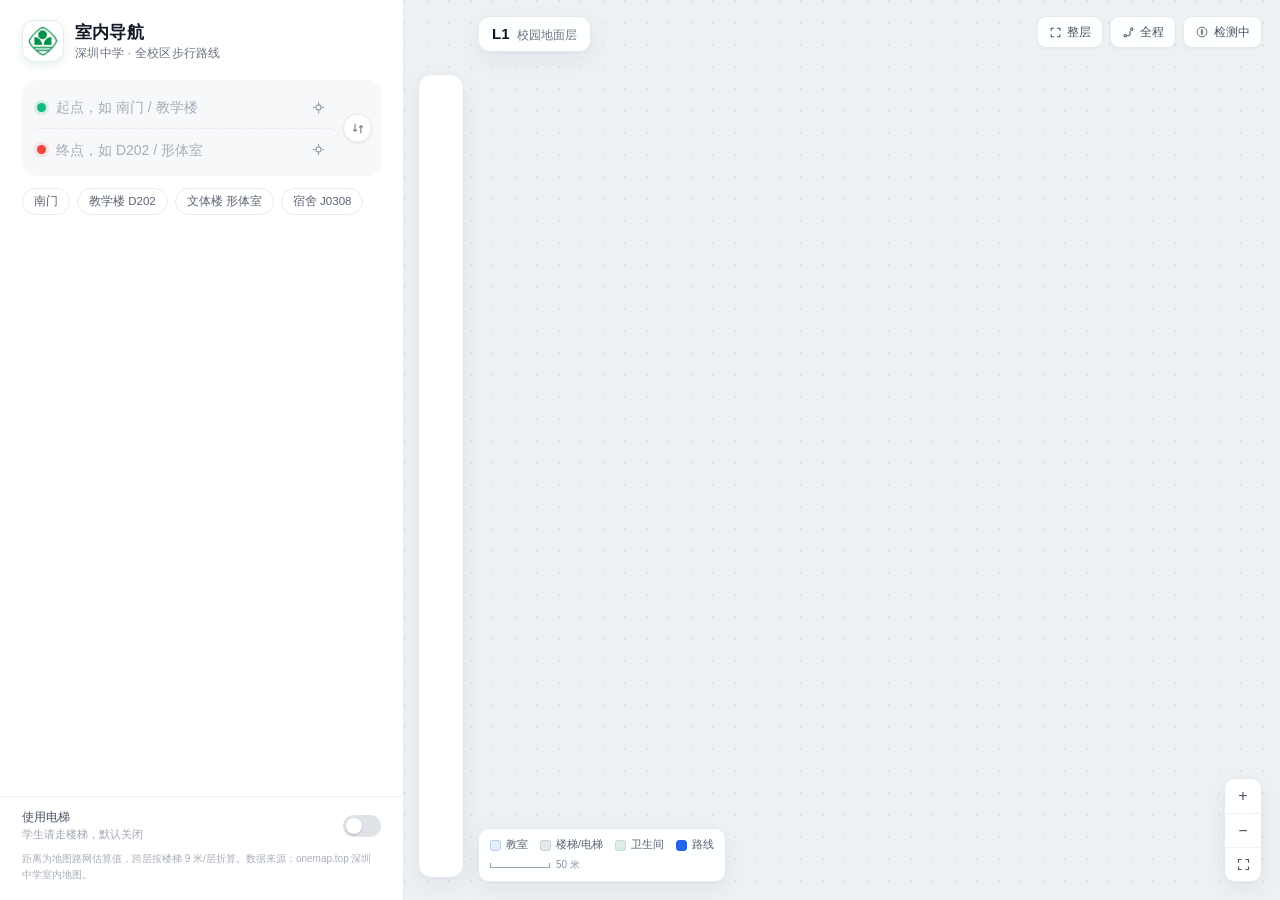
==== src/index.html @ f8b0dd9e "feat: 初始版本 — 深圳中学室内导航单文件应用 (SMS Navigator) - 单文件离线应用 SMS_Navigator.html，内联数据/样式/脚本/校徽 - 多文件源码 (src/)" ====
<!DOCTYPE html>
<html lang="zh-CN">
<head>
<meta charset="utf-8">
<meta name="viewport" content="width=device-width,initial-scale=1,maximum-scale=1,user-scalable=no,viewport-fit=cover">
<title>深圳中学 · 室内导航</title>
<link rel="icon" href="assets/badge.png">
<meta name="color-scheme" content="light">
<link rel="stylesheet" href="styles/base.css">
<link rel="stylesheet" href="styles/panel.css">
<link rel="stylesheet" href="styles/map.css">
<link rel="stylesheet" href="styles/navigation.css">
</head>
<body>
<div class="app">
  <aside class="panel">
    <div class="brand">
      <div class="logo"><img src="assets/badge.png" alt="深圳中学校徽"></div>
      <div>
        <h1>室内导航</h1>
        <p>深圳中学 · 全校区步行路线</p>
      </div>
    </div>

    <div class="planner">
      <div class="fields">
        <div class="field">
          <span class="dot s"></span>
          <input id="startInput" type="text" placeholder="起点，如 南门 / 教学楼" autocomplete="off"
                 role="combobox" aria-expanded="false" aria-controls="suggest">
          <button class="icon-btn" id="pickStart" title="在地图上选择起点" aria-label="在地图上选择起点">
            <svg width="15" height="15" viewBox="0 0 24 24" fill="none" stroke="currentColor" stroke-width="1.7">
              <path d="M12 3v3M12 18v3M3 12h3M18 12h3"/><circle cx="12" cy="12" r="4.2"/>
            </svg>
          </button>
        </div>
        <div class="field">
          <span class="dot e"></span>
          <input id="endInput" type="text" placeholder="终点，如 D202 / 形体室" autocomplete="off"
                 role="combobox" aria-expanded="false">
          <button class="icon-btn" id="pickEnd" title="在地图上选择终点" aria-label="在地图上选择终点">
            <svg width="15" height="15" viewBox="0 0 24 24" fill="none" stroke="currentColor" stroke-width="1.7">
              <path d="M12 3v3M12 18v3M3 12h3M18 12h3"/><circle cx="12" cy="12" r="4.2"/>
            </svg>
          </button>
        </div>
        <button class="swap" id="swapBtn" title="交换起点与终点" aria-label="交换起点与终点">
          <svg width="14" height="14" viewBox="0 0 24 24" fill="none" stroke="currentColor" stroke-width="1.8">
            <path d="M7 4v13M7 17l-3-3M7 17l3-3M17 20V7M17 7l-3 3M17 7l3 3"/>
          </svg>
        </button>
      </div>

      <div class="suggest" id="suggest"></div>
    </div>

    <div class="quick" id="quick">
      <button class="chip" data-q="南门">南门</button>
      <button class="chip" data-q="D202">教学楼 D202</button>
      <button class="chip" data-q="形体室">文体楼 形体室</button>
      <button class="chip" data-q="J0308">宿舍 J0308</button>
    </div>

    <div class="summary" id="summary"></div>
    <div class="steps" id="steps"></div>

    <div class="panel-foot">
      <div class="switch-row">
        <label>使用电梯
          <em>学生请走楼梯，默认关闭</em>
        </label>
        <button class="toggle" id="liftToggle" role="switch" aria-checked="false" aria-label="使用电梯"></button>
      </div>
      <p class="note">距离为地图路网估算值，跨层按楼梯 9 米/层折算。数据来源：onemap.top 深圳中学室内地图。</p>
    </div>
  </aside>

  <main class="map-wrap" id="mapWrap">
    <div class="map-head">
      <div class="floor-title"><b id="floorName">L1</b><span id="floorBuildings">校园地面层</span></div>
      <div class="head-actions">
        <button class="ghost" id="fitFloor" title="查看整层">
          <svg width="13" height="13" viewBox="0 0 24 24" fill="none" stroke="currentColor" stroke-width="1.9">
            <path d="M4 9V4h5M20 9V4h-5M4 15v5h5M20 15v5h-5"/>
          </svg>
          <span class="btn-label">整层</span>
        </button>
        <button class="ghost" id="fitRoute" title="查看整条路线">
          <svg width="13" height="13" viewBox="0 0 24 24" fill="none" stroke="currentColor" stroke-width="1.9">
            <circle cx="6" cy="18" r="2.2"/><circle cx="18" cy="6" r="2.2"/><path d="M8 18h4a3 3 0 0 0 3-3V9"/>
          </svg>
          <span class="btn-label">全程</span>
        </button>
        <button class="ghost compass-btn" id="compassToggle" role="switch" aria-checked="false" aria-disabled="true" title="正在检测指南针…">
          <span class="compass-ico">
            <svg viewBox="0 0 24 24" fill="none" aria-hidden="true">
              <circle cx="12" cy="12" r="8.3" stroke="currentColor" stroke-width="1.4"/>
              <g id="compassNeedle">
                <path d="M12 5.4l2.35 6.6L12 18.6l-2.35-6.6z" fill="currentColor"/>
                <circle cx="12" cy="12" r="1.15" fill="#fff"/>
              </g>
            </svg>
          </span>
          <span class="btn-label" id="compassLabel">检测中</span>
        </button>
      </div>
    </div>

    <div class="rail" id="rail"></div>

    <svg id="map" xmlns="http://www.w3.org/2000/svg">
      <g id="world">
        <g id="floorLayer"></g>
        <g id="routeLayer"></g>
        <g id="markerLayer"></g>
      </g>
    </svg>

    <div class="legend">
      <div class="lg-row">
        <span class="lg"><i class="sw" style="background:#E4EFFC;border-color:#B9CFE9"></i>教室</span>
        <span class="lg"><i class="sw" style="background:#E6E8EB;border-color:#CBD0D7"></i>楼梯/电梯</span>
        <span class="lg"><i class="sw" style="background:#DDEDEA;border-color:#C2DAD5"></i>卫生间</span>
        <span class="lg"><i class="sw" style="background:#2563eb;border-color:#2563eb"></i>路线</span>
      </div>
      <div class="scale"><i id="scaleBar"></i><span id="scaleText">50 米</span></div>
    </div>

    <div class="zoom">
      <button id="zoomIn" title="放大" aria-label="放大">+</button>
      <button id="zoomOut" title="缩小" aria-label="缩小">−</button>
      <button id="zoomFit" title="适应窗口" aria-label="适应窗口">
        <svg width="15" height="15" viewBox="0 0 24 24" fill="none" stroke="currentColor" stroke-width="1.9">
          <path d="M4 9V4h5M20 9V4h-5M4 15v5h5M20 15v5h-5"/>
        </svg>
      </button>
    </div>

    <div class="toast" id="toast"></div>
    <div class="pick-hint" id="pickHint">点击地图选择位置</div>
    <div class="no-route" id="noRoute"><b>暂未找到可行路线</b><span>请更换起点或终点</span></div>
    <div class="tip" id="tip"></div>
  </main>
</div>

<!-- 导航模式覆盖层 -->
<div class="nav-layer" id="navLayer" aria-live="polite">
  <div class="nav-banner" id="navBanner">
    <div class="nav-arrow" id="navArrow"></div>
    <div class="nav-copy">
      <div class="nav-stepno">
        <img src="assets/badge.png" alt="">
        深圳中学 · 第 <b id="navStepNo">1</b> 步 / 共 <b id="navStepTotal">1</b> 步
      </div>
      <div class="nav-text" id="navText">准备出发</div>
      <div class="nav-meta" id="navMeta"></div>
    </div>
    <button class="nav-close" id="navExit" title="结束导航" aria-label="结束导航">
      <svg width="14" height="14" viewBox="0 0 24 24" fill="none" stroke="currentColor" stroke-width="2" stroke-linecap="round">
        <path d="M6 6l12 12M18 6L6 18"/>
      </svg>
      <span>结束</span>
    </button>
  </div>

  <div class="nav-dock">
    <div class="nav-thumb">
      <div id="navThumbMap" style="width:100%;height:100%"></div>
      <div class="nav-thumb-cap" id="navThumbCap"></div>
    </div>
    <div class="nav-info">
      <div class="nav-kicker">当前路段</div>
      <div class="nav-remain" id="navRemain">剩余 -- 米</div>
      <div class="nav-hint" id="navHint">点击“下一步”查看后续指引</div>
      <div class="nav-bar"><i id="navBar" style="width:0%"></i></div>
    </div>
    <div class="nav-actions">
      <button class="nav-btn" id="navPrev">上一步</button>
      <button class="nav-btn primary" id="navNext">下一步</button>
    </div>
  </div>
</div>

<script src="../data/map-data.js" data-map-data></script>
<script src="js/00-data.js"></script>
<script src="js/15-compass.js"></script>
<script src="js/10-floorplan.js"></script>
<script src="js/20-view.js"></script>
<script src="js/30-router.js"></script>
<script src="js/40-route-render.js"></script>
<script src="js/50-ui.js"></script>
<script src="js/60-navigation.js"></script>
<script src="js/70-app.js"></script>
</body>
</html>
---- src/styles/base.css ----
:root{
  color-scheme:light;
  --bg:#f3f5f8; --panel:#ffffff; --line:#e6e9ef; --line-soft:#eef1f5;
  --text:#111827; --muted:#6b7280; --faint:#9aa3af;
  --brand:#0f766e; --brand-2:#0d9488; --brand-soft:#e8f5f2;
  --route:#2563eb; --start:#10b981; --end:#ef4444;
  --shadow:0 1px 2px rgba(16,24,40,.04),0 8px 24px rgba(16,24,40,.06);
}
*{box-sizing:border-box}
html,body{height:100%}
body{margin:0;background:var(--bg);color:var(--text);
  font-family:-apple-system,BlinkMacSystemFont,"Segoe UI","PingFang SC","Hiragino Sans GB","Microsoft YaHei",sans-serif;
  -webkit-font-smoothing:antialiased;text-rendering:optimizeLegibility}
button{font-family:inherit}
.app{display:flex;height:100vh;overflow:hidden}

/* 品牌区：深圳中学校徽 */
.brand{display:flex;align-items:center;gap:11px;padding:20px 22px 14px}
.logo{width:42px;height:42px;border-radius:12px;background:#fff;border:1px solid #e2efeb;
  display:flex;align-items:center;justify-content:center;padding:4px;flex:0 0 auto;
  box-shadow:0 3px 10px rgba(15,118,110,.10)}
.logo img{width:100%;height:100%;object-fit:contain;display:block}
.brand h1{margin:0;font-size:17px;letter-spacing:.2px;font-weight:650}
.brand p{margin:2px 0 0;font-size:11.5px;color:var(--muted);letter-spacing:.3px}

@media (max-width:980px){
  .app{flex-direction:column;height:auto;min-height:100vh}
}
---- src/styles/panel.css ----
/* ================= 左侧规划面板 ================= */
.panel{width:404px;flex:0 0 404px;background:var(--panel);border-right:1px solid var(--line);
  display:flex;flex-direction:column;min-height:0;z-index:12}

.planner{padding:4px 22px 0;position:relative}
.fields{position:relative;background:#f7f8fa;border:1px solid transparent;border-radius:14px;
  padding:5px 40px 5px 6px;transition:background .18s,border-color .18s,box-shadow .18s}
.fields:focus-within{background:#fff;border-color:#d5e3e0;box-shadow:0 0 0 4px rgba(15,118,110,.06)}
.field{display:flex;align-items:center;gap:10px;height:42px;padding:0 8px;border-radius:10px;position:relative}
.field + .field{border-top:1px dashed #e4e7ec}
.dot{width:9px;height:9px;border-radius:50%;flex:0 0 auto}
.dot.s{background:var(--start);box-shadow:0 0 0 3px rgba(16,185,129,.15)}
.dot.e{background:var(--end);box-shadow:0 0 0 3px rgba(239,68,68,.13)}
.field input{flex:1;min-width:0;border:0;background:transparent;outline:0;font-size:14px;color:var(--text);padding:0}
.field input::placeholder{color:#a6adb8}
.icon-btn{width:28px;height:28px;border:0;background:transparent;border-radius:8px;color:#8b93a0;
  display:flex;align-items:center;justify-content:center;cursor:pointer;flex:0 0 auto;transition:.15s}
.icon-btn:hover{background:#eef1f5;color:#374151}
.icon-btn.on{background:var(--brand-soft);color:var(--brand)}
.swap{position:absolute;right:8px;top:50%;transform:translateY(-50%);width:29px;height:29px;border-radius:50%;
  background:#fff;border:1px solid var(--line);display:flex;align-items:center;justify-content:center;
  color:#6b7280;cursor:pointer;z-index:3;box-shadow:0 1px 3px rgba(16,24,40,.08);transition:.2s}
.swap:hover{color:var(--brand);border-color:#cfe0dc;transform:translateY(-50%) rotate(180deg)}

.suggest{position:absolute;left:22px;right:22px;top:174px;background:#fff;border:1px solid var(--line);
  border-radius:12px;box-shadow:0 16px 40px rgba(16,24,40,.14);z-index:30;overflow:hidden;
  max-height:340px;overflow-y:auto;display:none}
.suggest.show{display:block}
.suggest .sg-head{font-size:10.5px;letter-spacing:.8px;color:var(--faint);padding:9px 14px 5px;text-transform:uppercase}
.sg-item{display:flex;align-items:center;gap:10px;padding:9px 14px;cursor:pointer;border:0;background:none;
  width:100%;text-align:left}
.sg-item:hover,.sg-item.sel{background:#f4f8f7}
.sg-ico{width:24px;height:24px;border-radius:7px;background:#f1f4f7;color:#5b6472;display:flex;
  align-items:center;justify-content:center;flex:0 0 auto}
.sg-main{flex:1;min-width:0}
.sg-name{font-size:13.5px;white-space:nowrap;overflow:hidden;text-overflow:ellipsis}
.sg-name mark{background:transparent;color:var(--brand);font-weight:700}
.sg-meta{font-size:11px;color:var(--faint);margin-top:1px}
.sg-none{padding:18px 14px;font-size:12.5px;color:var(--faint);text-align:center}

.quick{display:flex;gap:7px;padding:12px 22px 2px;flex-wrap:wrap}
.chip{border:1px solid #e7eaef;background:#fff;border-radius:999px;padding:5px 11px;font-size:11.5px;
  color:#5b6472;cursor:pointer;transition:.15s;white-space:nowrap}
.chip:hover{border-color:#cfe0dc;color:var(--brand);background:var(--brand-soft)}

.summary{margin:14px 22px 0;border-radius:14px;background:linear-gradient(160deg,#f2faf8,#f7fbfa);
  border:1px solid #e2efeb;padding:14px 15px 12px;display:none}
.summary.show{display:block}
.sum-top{display:flex;align-items:flex-end;justify-content:space-between}
.sum-num{font-size:27px;font-weight:700;letter-spacing:-.5px;line-height:1;color:#0b3f3a}
.sum-num small{font-size:12px;font-weight:500;color:#4b6b66;margin-left:3px;letter-spacing:0}
.sum-time{font-size:12px;color:#3f6661;background:#fff;border:1px solid #dcece8;border-radius:999px;
  padding:4px 9px;display:flex;align-items:center;gap:5px}
.sum-meta{display:flex;gap:12px;margin-top:10px;font-size:11.5px;color:#5b7a75;flex-wrap:wrap}
.sum-meta span{display:flex;align-items:center;gap:4px}
.sum-route{margin-top:10px;padding-top:9px;border-top:1px dashed #d9e9e5;display:flex;align-items:center;
  gap:5px;font-size:11.5px;color:#4b6b66;overflow:hidden}
.fbadge{background:#fff;border:1px solid #d8e8e4;border-radius:5px;padding:1px 5px;font-size:10.5px;font-weight:600;color:#0f5f58}
.sum-route .arr{color:#9db8b3}

.start-nav{margin-top:12px;width:100%;height:44px;border:0;border-radius:11px;cursor:pointer;
  background:linear-gradient(135deg,#0f766e,#0b5f59);color:#fff;font-size:14px;font-weight:650;
  display:flex;align-items:center;justify-content:center;gap:8px;letter-spacing:.3px;
  box-shadow:0 8px 18px rgba(15,118,110,.22);transition:.18s}
.start-nav:hover{transform:translateY(-1px);box-shadow:0 10px 24px rgba(15,118,110,.28)}
.start-nav svg{width:16px;height:16px}
.start-nav:active{transform:translateY(0)}

.steps{flex:1;min-height:0;overflow-y:auto;padding:16px 14px 18px 22px;scrollbar-width:thin}
.steps::-webkit-scrollbar{width:8px}
.steps::-webkit-scrollbar-thumb{background:#e1e5ea;border-radius:8px}
.steps-empty{padding:26px 8px;color:var(--faint);font-size:12.5px;line-height:1.8}
.steps-empty b{display:block;color:#4b5563;font-size:14px;margin-bottom:6px;font-weight:600}
.group-head{position:sticky;top:0;background:linear-gradient(#fff 72%,rgba(255,255,255,0));z-index:2;
  display:flex;align-items:center;gap:8px;padding:12px 0 7px;font-size:10.5px;letter-spacing:.7px;
  color:#8b93a0;text-transform:uppercase}
.group-head:before{content:"";width:6px;height:6px;border-radius:2px;background:#c9d1da}
.step{display:grid;grid-template-columns:30px 1fr auto;gap:9px;align-items:flex-start;width:100%;
  text-align:left;border:0;background:transparent;padding:9px 8px 9px 0;border-radius:9px;cursor:pointer;
  border-left:2px solid transparent;transition:background .15s}
.step:hover{background:#f7f9fb}
.step.active{background:#eef4ff;border-left-color:var(--route)}
.s-ico{width:28px;height:28px;border-radius:9px;background:#f1f4f7;display:flex;align-items:center;
  justify-content:center;color:#5b6472;margin-left:6px}
.step.active .s-ico{background:#fff;color:var(--route);box-shadow:0 1px 4px rgba(37,99,235,.15)}
.s-text{font-size:13px;line-height:1.5;color:#1f2937;display:block}
.s-sub{display:block;font-size:11px;color:#98a1ad;margin-top:2px}
.s-dist{font-size:11px;color:#8b93a0;white-space:nowrap;padding-top:4px;font-variant-numeric:tabular-nums}
.s-dist b{font-weight:600;color:#4b5563}
.s-dist i{display:block;font-style:normal;font-size:9.5px;color:#a7aeb9;text-align:right;margin-top:2px;letter-spacing:.3px}
.step.vertical .s-ico{background:#fff4ec;color:#c2703a}
.step.vertical .s-text{color:#8a4b1f}
.step.vertical .s-dist{color:#b07a54}

.panel-foot{border-top:1px solid var(--line-soft);padding:12px 22px 17px;background:#fff}
.switch-row{display:flex;align-items:center;justify-content:space-between;gap:10px}
.switch-row label{font-size:12px;color:#4b5563;display:flex;flex-direction:column;gap:2px}
.switch-row label em{font-style:normal;font-size:10.5px;color:#a0a7b2}
.toggle{width:38px;height:22px;border-radius:999px;background:#dfe3e8;border:0;position:relative;
  cursor:pointer;transition:.2s;flex:0 0 auto}
.toggle:after{content:"";position:absolute;left:3px;top:3px;width:16px;height:16px;border-radius:50%;
  background:#fff;box-shadow:0 1px 2px rgba(0,0,0,.2);transition:.2s}
.toggle.on{background:var(--brand)}
.toggle.on:after{left:19px}
.note{margin:9px 0 0;font-size:10px;line-height:1.6;color:#a8aeb8}

@media (max-width:980px){
  .panel{width:100%;flex:none;border-right:0;border-bottom:1px solid var(--line)}
  .steps{max-height:38vh}
}
---- src/styles/map.css ----
/* ================= 地图与路线 ================= */
.map-wrap{flex:1;position:relative;min-width:0;overflow:hidden;
  background:
    radial-gradient(circle at 1px 1px, #dfe4ea 1px, transparent 0) 0 0/22px 22px,
    #eef1f4}
#map{width:100%;height:100%;display:block;cursor:grab;touch-action:none}
#floorLayer path{vector-effect:non-scaling-stroke}
#map.picking{cursor:crosshair}
#map.dragging{cursor:grabbing}

.map-head{position:absolute;left:74px;right:18px;top:16px;display:flex;justify-content:space-between;
  align-items:flex-start;gap:10px;pointer-events:none;z-index:4}
.floor-title{background:rgba(255,255,255,.97);border:1px solid var(--line);
  border-radius:12px;padding:8px 13px;box-shadow:var(--shadow);pointer-events:auto}
.floor-title b{font-size:15px;letter-spacing:.2px}
.floor-title span{font-size:11.5px;color:var(--muted);margin-left:7px}
.head-actions{display:flex;gap:7px;pointer-events:auto}
.ghost{height:32px;padding:0 11px;border-radius:9px;border:1px solid var(--line);background:rgba(255,255,255,.97);
  font-size:11.5px;color:#4b5563;cursor:pointer;display:flex;align-items:center;gap:5px;
  box-shadow:0 1px 3px rgba(16,24,40,.05)}
.ghost:hover{color:var(--brand);border-color:#cfe0dc}

.compass-btn.on{background:var(--brand);border-color:var(--brand);color:#fff;
  box-shadow:0 4px 12px rgba(15,118,110,.25)}
.compass-btn.on:hover{background:#0b5f59;color:#fff}
.compass-btn.disabled{opacity:1;background:#d5dce5;border-color:#b9c4d1;color:#5d6876;cursor:not-allowed;box-shadow:none}
.compass-btn.disabled:hover{background:#d5dce5;border-color:#b9c4d1;color:#5d6876}
.compass-btn .compass-ico{display:flex;width:14px;height:14px;flex:0 0 auto}
.compass-btn .compass-ico svg{width:14px;height:14px}
#compassNeedle{transform-origin:12px 12px}
.compass-btn.prompt{color:#b45309;border-color:#f0d9b8;background:#fffaf2}
.compass-btn.prompt:hover{color:#92400e;border-color:#e7c896}

.rail{position:absolute;left:14px;top:74px;bottom:22px;width:46px;overflow-y:auto;
  background:rgba(255,255,255,.98);border:1px solid var(--line);
  border-radius:14px;padding:6px 5px;display:flex;flex-direction:column;gap:2px;z-index:5;
  scrollbar-width:none;box-shadow:var(--shadow)}
.rail::-webkit-scrollbar{display:none}
.rail button{height:27px;border:0;background:transparent;border-radius:8px;font-size:10.5px;color:#5b6472;
  cursor:pointer;position:relative;flex:0 0 auto;letter-spacing:.2px}
.rail button:hover{background:#f0f4f3}
.rail button.active{background:var(--brand);color:#fff;font-weight:600}
.rail button.on-route{box-shadow:inset 2px 0 0 var(--route)}
.rail button.active.on-route{box-shadow:inset 2px 0 0 #fff}
.rail .rail-sep{height:1px;background:#edf0f3;margin:3px 2px;flex:0 0 auto}

.legend{position:absolute;left:74px;bottom:18px;background:rgba(255,255,255,.97);
  border:1px solid var(--line);border-radius:11px;padding:9px 11px;box-shadow:var(--shadow);z-index:4;
  display:flex;flex-direction:column;gap:6px;font-size:10.5px;color:#5b6472}
.legend .lg-row{display:flex;align-items:center;gap:12px}
.legend .lg{display:flex;align-items:center;gap:5px}
.sw{width:11px;height:11px;border-radius:3px;border:1px solid rgba(0,0,0,.06)}
.scale{display:flex;align-items:center;gap:6px;color:#8b93a0;font-size:10px}
.scale i{display:block;height:5px;border-left:1px solid #9aa3af;border-right:1px solid #9aa3af;
  border-bottom:1px solid #9aa3af;width:60px}

.zoom{position:absolute;right:18px;bottom:18px;display:flex;flex-direction:column;background:rgba(255,255,255,.98);
  border:1px solid var(--line);border-radius:11px;overflow:hidden;box-shadow:var(--shadow);z-index:4}
.zoom button{width:36px;height:34px;border:0;background:transparent;cursor:pointer;color:#4b5563;font-size:16px;
  display:flex;align-items:center;justify-content:center}
.zoom button + button{border-top:1px solid var(--line-soft)}
.zoom button:hover{background:#f4f7f6;color:var(--brand)}

.toast{position:absolute;left:50%;bottom:30px;transform:translate(-50%,10px);background:#1f2937;color:#fff;
  font-size:12.5px;padding:9px 15px;border-radius:999px;opacity:0;pointer-events:none;transition:.22s;z-index:20;
  box-shadow:0 8px 24px rgba(0,0,0,.2)}
.toast.show{opacity:1;transform:translate(-50%,0)}
.pick-hint{position:absolute;left:50%;top:18px;transform:translateX(-50%);background:#0f766e;color:#fff;
  font-size:12px;padding:8px 14px;border-radius:999px;z-index:20;display:none;box-shadow:0 8px 20px rgba(15,118,110,.3)}
.pick-hint.show{display:block}

.tip{position:absolute;pointer-events:none;background:#111827;color:#fff;font-size:11px;padding:4px 8px;
  border-radius:6px;z-index:25;opacity:0;transition:opacity .12s;white-space:nowrap;transform:translate(-50%,-140%)}
.tip.show{opacity:.94}

/* 路线图层 */
.route-casing{fill:none;stroke:#fff;stroke-width:9;stroke-linecap:round;stroke-linejoin:round;vector-effect:non-scaling-stroke}
.route-line{fill:none;stroke:#2563eb;stroke-width:5;stroke-linecap:round;stroke-linejoin:round;vector-effect:non-scaling-stroke}
.route-glow{fill:none;stroke:#2563eb;stroke-width:14;stroke-linecap:round;stroke-linejoin:round;
  vector-effect:non-scaling-stroke;opacity:.14}
.route-dash{fill:none;stroke:#fff;stroke-width:2;stroke-linecap:round;stroke-dasharray:1 9;
  vector-effect:non-scaling-stroke;opacity:.85;animation:dashmove 1.6s linear infinite}
@keyframes dashmove{to{stroke-dashoffset:-20}}
.mk text{font-family:inherit}
.no-route{position:absolute;left:50%;top:50%;transform:translate(-50%,-50%);background:#fff;border:1px solid var(--line);
  border-radius:14px;padding:16px 20px;box-shadow:var(--shadow);font-size:13px;color:#4b5563;z-index:6;display:none;text-align:center}
.no-route.show{display:block}
.no-route b{display:block;font-size:14px;color:#111827;margin-bottom:4px}

@media (max-width:980px){
  .map-wrap{height:62vh;flex:none}
  .map-head{left:12px;right:12px;top:10px}
  .floor-title{padding:6px 10px;max-width:64vw}
  .floor-title b{font-size:13px}
  .floor-title span{font-size:10px;margin-left:5px}
  .floor-title span,#floorBuildings{white-space:nowrap;overflow:hidden;text-overflow:ellipsis;display:inline-block;max-width:46vw;vertical-align:bottom}
  .ghost{height:28px;padding:0 8px;font-size:10.5px}
  .head-actions .btn-label{display:none}
  .head-actions .compass-btn{padding:0 7px}
  .floor-title{max-width:52vw}
  .rail{left:12px;right:12px;top:56px;bottom:auto;width:auto;height:42px;flex-direction:row;
    overflow-x:auto;overflow-y:hidden;padding:5px 6px;gap:2px;border-radius:12px}
  .rail button{height:30px;min-width:40px;flex:0 0 auto}
  .rail .rail-sep{display:none}
  .legend{display:none}
  .zoom{right:12px;bottom:12px}
  .zoom button{width:32px;height:30px}
}
---- src/styles/navigation.css ----
/* ================= 导航模式 ================= */
.nav-layer{position:fixed;inset:0;z-index:40;pointer-events:none;display:none}
body.navigating .nav-layer{display:block}
body.navigating .app{display:block;height:100vh;overflow:hidden}
body.navigating .panel{display:none}
body.navigating .map-wrap{position:fixed;inset:0;height:100vh;width:100vw;z-index:1}
body.navigating .rail,
body.navigating .legend{display:none}
body.navigating .map-head{display:flex;left:auto;right:18px;top:16px;width:auto}
body.navigating .floor-title,
body.navigating #fitFloor,
body.navigating #fitRoute{display:none}
body.navigating .compass-btn:not(.on):not(.disabled){background:rgba(255,255,255,.97)}
body.navigating .zoom{right:18px;bottom:190px}
body.navigating .toast{bottom:190px}

/* 顶部指令条 */
.nav-banner{position:fixed;top:16px;left:50%;transform:translateX(-50%);
  width:min(900px,calc(100vw - 28px));pointer-events:auto;
  background:linear-gradient(135deg,#0b3f3a,#0f5f58 70%);
  color:#fff;border-radius:18px;padding:14px 16px;
  display:grid;grid-template-columns:64px 1fr auto;gap:14px;align-items:center;
  box-shadow:0 18px 50px rgba(4,34,30,.35),0 2px 6px rgba(4,34,30,.2);
  animation:navIn .28s ease-out}
@keyframes navIn{from{opacity:0;transform:translate(-50%,-10px)}to{opacity:1;transform:translate(-50%,0)}}
.nav-arrow{width:62px;height:62px;border-radius:16px;background:rgba(255,255,255,.12);
  display:flex;align-items:center;justify-content:center;color:#fff;
  border:1px solid rgba(255,255,255,.10)}
.nav-arrow svg{width:36px;height:36px}
.nav-copy{min-width:0}
.nav-stepno{display:flex;align-items:center;gap:6px;font-size:10.5px;letter-spacing:.7px;color:#a9d8cf;
  text-transform:uppercase}
.nav-stepno img{width:18px;height:18px;background:#fff;border-radius:50%;padding:2px;object-fit:contain}
.nav-text{font-size:20px;font-weight:650;margin-top:3px;line-height:1.35;letter-spacing:.2px;
  white-space:nowrap;overflow:hidden;text-overflow:ellipsis}
.nav-meta{display:flex;gap:7px;margin-top:8px;flex-wrap:wrap}
.nav-pill{background:rgba(255,255,255,.13);border:1px solid rgba(255,255,255,.10);border-radius:999px;
  padding:2px 8px;font-size:11px;color:#d9f0eb}
.nav-pill b{color:#fff;font-weight:700}
.nav-pill.warm{background:rgba(245,158,11,.18);border-color:rgba(245,158,11,.35);color:#fde8c3}
.nav-close{height:34px;min-width:34px;padding:0 10px;border-radius:10px;border:1px solid rgba(255,255,255,.18);
  background:rgba(255,255,255,.08);color:#e6f4f1;cursor:pointer;display:flex;align-items:center;gap:5px;
  justify-content:center;transition:.15s;align-self:start;font-size:11.5px}
.nav-close:hover{background:rgba(255,255,255,.18)}

/* 底部路段卡（文字 + 图像） */
.nav-dock{position:fixed;bottom:16px;left:50%;transform:translateX(-50%);
  width:min(900px,calc(100vw - 28px));pointer-events:auto;
  background:#fff;border:1px solid #e5eaf0;border-radius:18px;
  padding:12px;display:grid;grid-template-columns:250px 1fr auto;gap:14px;align-items:center;
  box-shadow:0 20px 50px rgba(15,23,42,.20),0 2px 6px rgba(15,23,42,.06);
  animation:navIn .28s ease-out}
.nav-thumb{position:relative;height:138px;border-radius:12px;overflow:hidden;
  background:#eef2f6;border:1px solid #e3e9f0}
.nav-thumb svg{display:block;width:100%;height:100%}
.nav-thumb-cap{position:absolute;left:8px;bottom:8px;background:rgba(255,255,255,.94);
  border:1px solid #e5eaf0;border-radius:6px;padding:2px 6px;font-size:10px;color:#4b5563;
  display:flex;align-items:center;gap:4px}
.nav-thumb-cap b{color:#0f5f58}
.nav-info{min-width:0}
.nav-kicker{font-size:10.5px;letter-spacing:.8px;color:#9aa3af;font-weight:600;text-transform:uppercase}
.nav-remain{font-size:16px;font-weight:650;color:#111827;margin-top:5px}
.nav-remain small{font-size:11px;color:#6b7280;font-weight:400;margin-left:6px}
.nav-hint{font-size:11px;color:#9aa3af;margin-top:5px;line-height:1.5}
.nav-bar{height:5px;background:#eef1f5;border-radius:999px;margin-top:10px;overflow:hidden}
.nav-bar i{display:block;height:100%;background:linear-gradient(90deg,#0f766e,#2dd4bf);
  border-radius:999px;transition:width .25s ease}
.nav-actions{display:flex;gap:8px;align-items:center}
.nav-btn{height:44px;padding:0 16px;border-radius:12px;border:1px solid #dfe5ec;background:#fff;
  color:#374151;font-size:13px;font-weight:600;cursor:pointer;display:flex;align-items:center;
  justify-content:center;gap:6px;transition:.15s;white-space:nowrap}
.nav-btn:hover{border-color:#bcd1cb;color:var(--brand)}
.nav-btn:disabled{opacity:.4;cursor:default;color:#9aa3af}
.nav-btn.primary{background:linear-gradient(135deg,#0f766e,#0b5f59);border-color:transparent;color:#fff;
  box-shadow:0 6px 14px rgba(15,118,110,.22)}
.nav-btn.primary:hover{color:#fff}
.nav-btn svg{width:15px;height:15px}

@media (max-width:1200px) and (min-width:761px){
  body.navigating .map-head{top:112px}
}

@media (max-width:760px){
  .nav-banner{top:10px;width:calc(100vw - 20px);padding:10px 12px;border-radius:14px;
    grid-template-columns:48px 1fr auto;gap:10px}
  .nav-arrow{width:46px;height:46px;border-radius:12px}
  .nav-arrow svg{width:28px;height:28px}
  .nav-text{font-size:16px;white-space:normal}
  .nav-meta{margin-top:6px}
  .nav-close{height:30px;padding:0 8px;font-size:11px}
  body.navigating .map-head{top:112px;right:10px}
  body.navigating .compass-btn .btn-label{display:inline}
  .nav-dock{width:calc(100vw - 20px);bottom:10px;grid-template-columns:96px 1fr;
    padding:10px;gap:10px;border-radius:14px}
  .nav-thumb{height:80px}
  .nav-remain{font-size:14px}
  .nav-hint{display:none}
  .nav-actions{grid-column:1/-1;width:100%}
  .nav-btn{flex:1;height:40px}
  body.navigating .zoom{display:none}
  body.navigating .toast{bottom:200px}
}
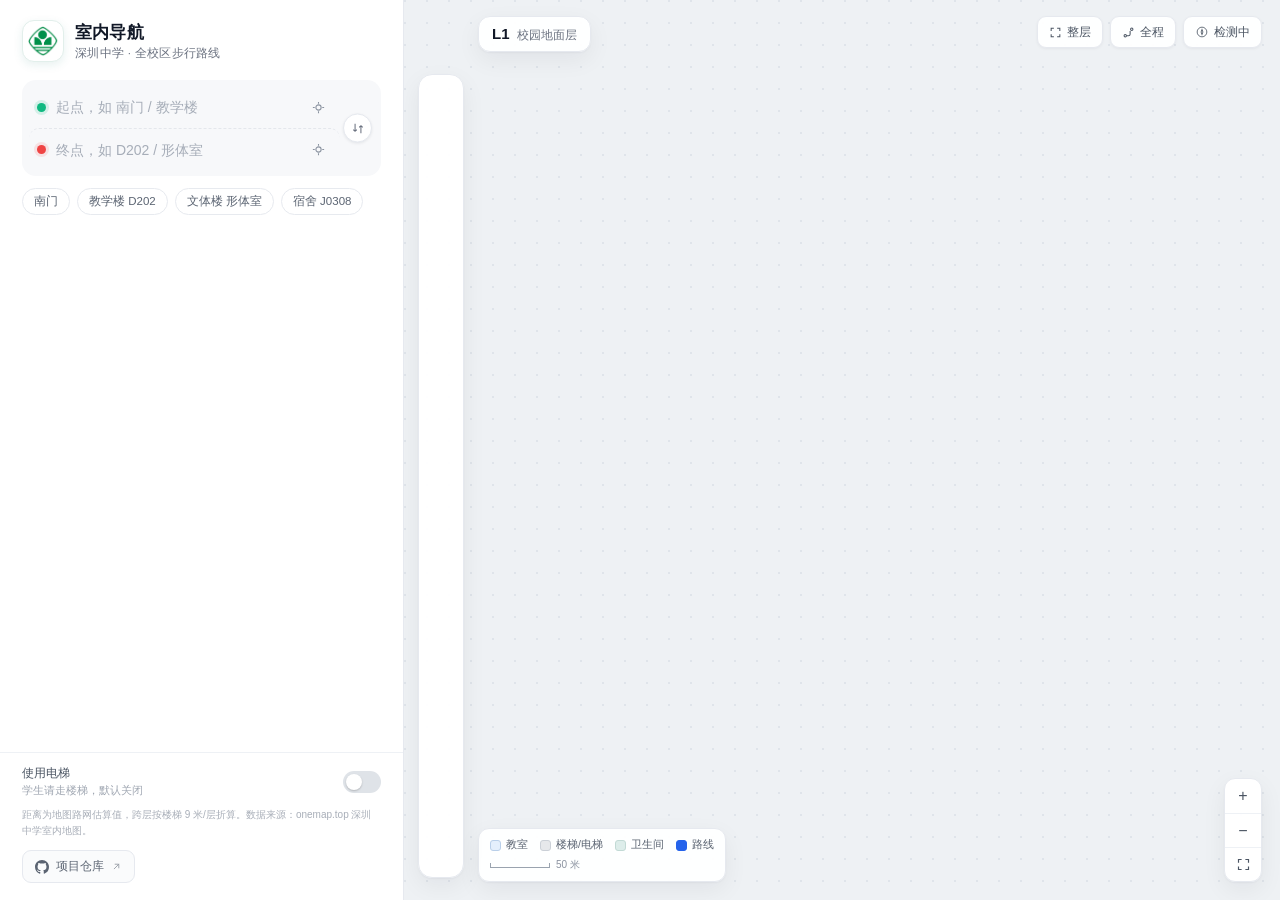
==== commit dd496ce0: "feat: 班级↔教室映射配置化 + 项目仓库入口 - 新增 config/classroom-map.json 独立配置，每年班级/教室变动只改该文件 - 搜索支持班级直达（高一(1)班 / 高一1" ====
--- a/src/index.html
+++ b/src/index.html
@@ -72,6 +72,11 @@
         <button class="toggle" id="liftToggle" role="switch" aria-checked="false" aria-label="使用电梯"></button>
       </div>
       <p class="note">距离为地图路网估算值，跨层按楼梯 9 米/层折算。数据来源：onemap.top 深圳中学室内地图。</p>
+      <a class="repo-link" href="https://github.com/ZhangDongzai/SMS_Navigator" target="_blank" rel="noopener noreferrer" title="在 GitHub 上查看项目仓库">
+        <svg viewBox="0 0 16 16" width="14" height="14" fill="currentColor" aria-hidden="true"><path d="M8 0C3.58 0 0 3.58 0 8c0 3.54 2.29 6.53 5.47 7.59.4.07.55-.17.55-.38 0-.19-.01-.82-.01-1.49-2.01.37-2.53-.49-2.69-.94-.09-.23-.48-.94-.82-1.13-.28-.15-.68-.52-.01-.53.63-.01 1.08.58 1.23.82.72 1.21 1.87.87 2.33.66.07-.52.28-.87.51-1.07-1.78-.2-3.64-.89-3.64-3.95 0-.87.31-1.59.82-2.15-.08-.2-.36-1.02.08-2.12 0 0 .67-.21 2.2.82.64-.18 1.32-.27 2-.27.68 0 1.36.09 2 .27 1.53-1.04 2.2-.82 2.2-.82.44 1.1.16 1.92.08 2.12.51.56.82 1.27.82 2.15 0 3.07-1.87 3.75-3.65 3.95.29.25.54.73.54 1.48 0 1.07-.01 1.93-.01 2.2 0 .21.15.46.55.38A8.012 8.012 0 0 0 16 8c0-4.42-3.58-8-8-8z"/></svg>
+        <span>项目仓库</span>
+        <svg class="ext" viewBox="0 0 24 24" width="11" height="11" fill="none" stroke="currentColor" stroke-width="2" stroke-linecap="round" stroke-linejoin="round" aria-hidden="true"><path d="M7 17 17 7M9 7h8v8"/></svg>
+      </a>
     </div>
   </aside>
 
@@ -182,7 +187,9 @@
 </div>
 
 <script src="../data/map-data.js" data-map-data></script>
+<script src="../config/classroom-map.js" data-classroom-map></script>
 <script src="js/00-data.js"></script>
+<script src="js/05-classrooms.js"></script>
 <script src="js/15-compass.js"></script>
 <script src="js/10-floorplan.js"></script>
 <script src="js/20-view.js"></script>
--- a/src/styles/panel.css
+++ b/src/styles/panel.css
@@ -35,6 +35,7 @@
 .sg-main{flex:1;min-width:0}
 .sg-name{font-size:13.5px;white-space:nowrap;overflow:hidden;text-overflow:ellipsis}
 .sg-name mark{background:transparent;color:var(--brand);font-weight:700}
+.sg-name .sg-room{font-size:11px;color:var(--faint);margin-left:6px;font-weight:500}
 .sg-meta{font-size:11px;color:var(--faint);margin-top:1px}
 .sg-none{padding:18px 14px;font-size:12.5px;color:var(--faint);text-align:center}
 
@@ -104,6 +105,12 @@
 .toggle.on:after{left:19px}
 .note{margin:9px 0 0;font-size:10px;line-height:1.6;color:#a8aeb8}
 
+.repo-link{display:inline-flex;align-items:center;gap:7px;margin-top:11px;padding:7px 12px;
+  border:1px solid var(--line);border-radius:9px;background:#fafbfc;color:#5b6472;
+  font-size:12px;text-decoration:none;cursor:pointer;transition:.16s}
+.repo-link:hover{background:#eef4f3;border-color:#cfe0dc;color:var(--brand)}
+.repo-link .ext{opacity:.6}
+
 @media (max-width:980px){
   .panel{width:100%;flex:none;border-right:0;border-bottom:1px solid var(--line)}
   .steps{max-height:38vh}
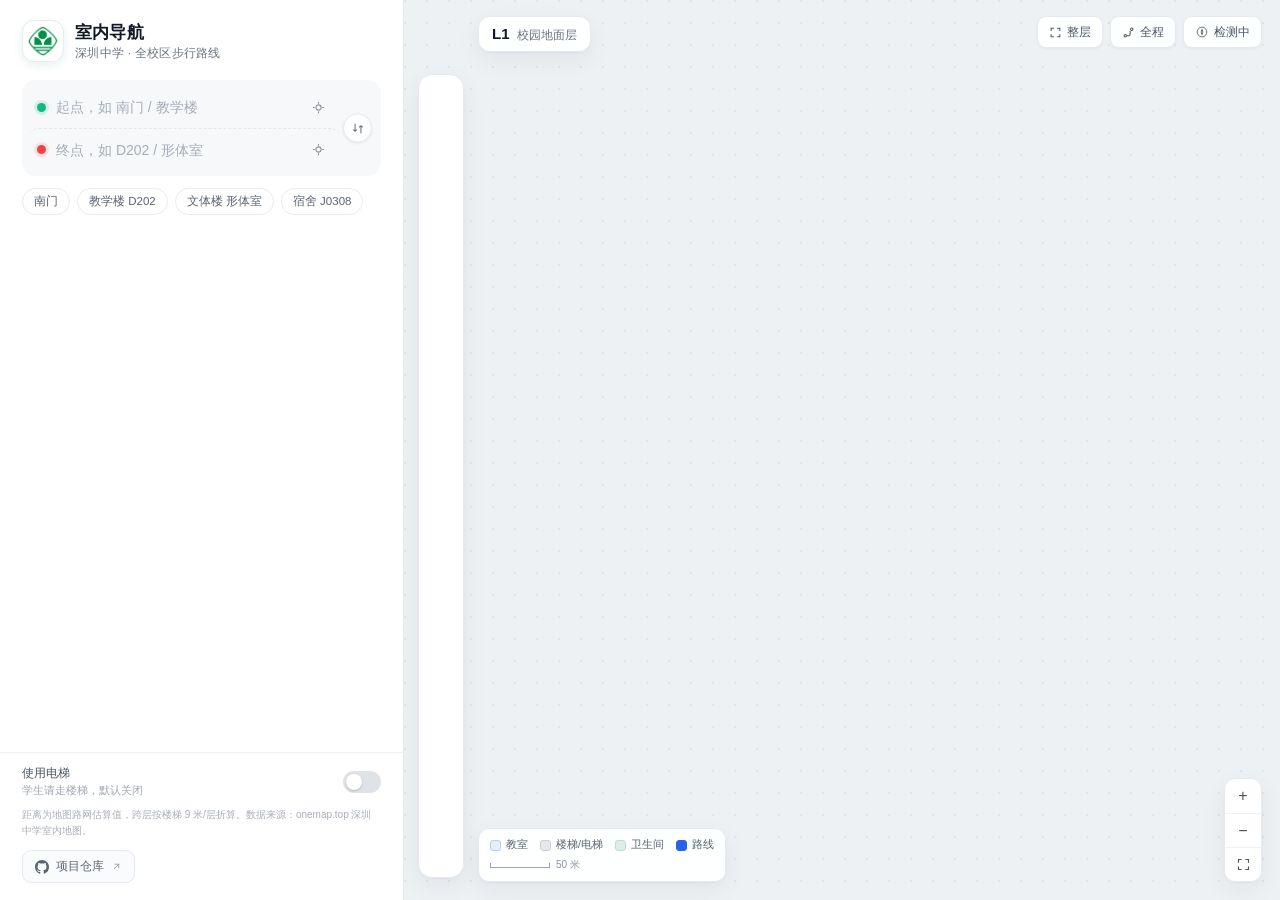
==== commit c9f7dffb: "feat: 房间目录改为 room.json 并导入最新数据（123 条） - data/classroom-map.json 替换为 data/room.json：date + data[]，条目统" ====
--- a/src/index.html
+++ b/src/index.html
@@ -187,9 +187,9 @@
 </div>
 
 <script src="../data/map-data.js" data-map-data></script>
-<script src="../config/classroom-map.js" data-classroom-map></script>
+<script src="../data/room.js" data-room-data></script>
 <script src="js/00-data.js"></script>
-<script src="js/05-classrooms.js"></script>
+<script src="js/05-rooms.js"></script>
 <script src="js/15-compass.js"></script>
 <script src="js/10-floorplan.js"></script>
 <script src="js/20-view.js"></script>
--- a/src/styles/panel.css
+++ b/src/styles/panel.css
@@ -38,6 +38,7 @@
 .sg-name .sg-room{font-size:11px;color:var(--faint);margin-left:6px;font-weight:500}
 .sg-meta{font-size:11px;color:var(--faint);margin-top:1px}
 .sg-none{padding:18px 14px;font-size:12.5px;color:var(--faint);text-align:center}
+.sg-note{padding:0 14px 14px;font-size:11.5px;line-height:1.7;color:var(--faint);text-align:center}
 
 .quick{display:flex;gap:7px;padding:12px 22px 2px;flex-wrap:wrap}
 .chip{border:1px solid #e7eaef;background:#fff;border-radius:999px;padding:5px 11px;font-size:11.5px;
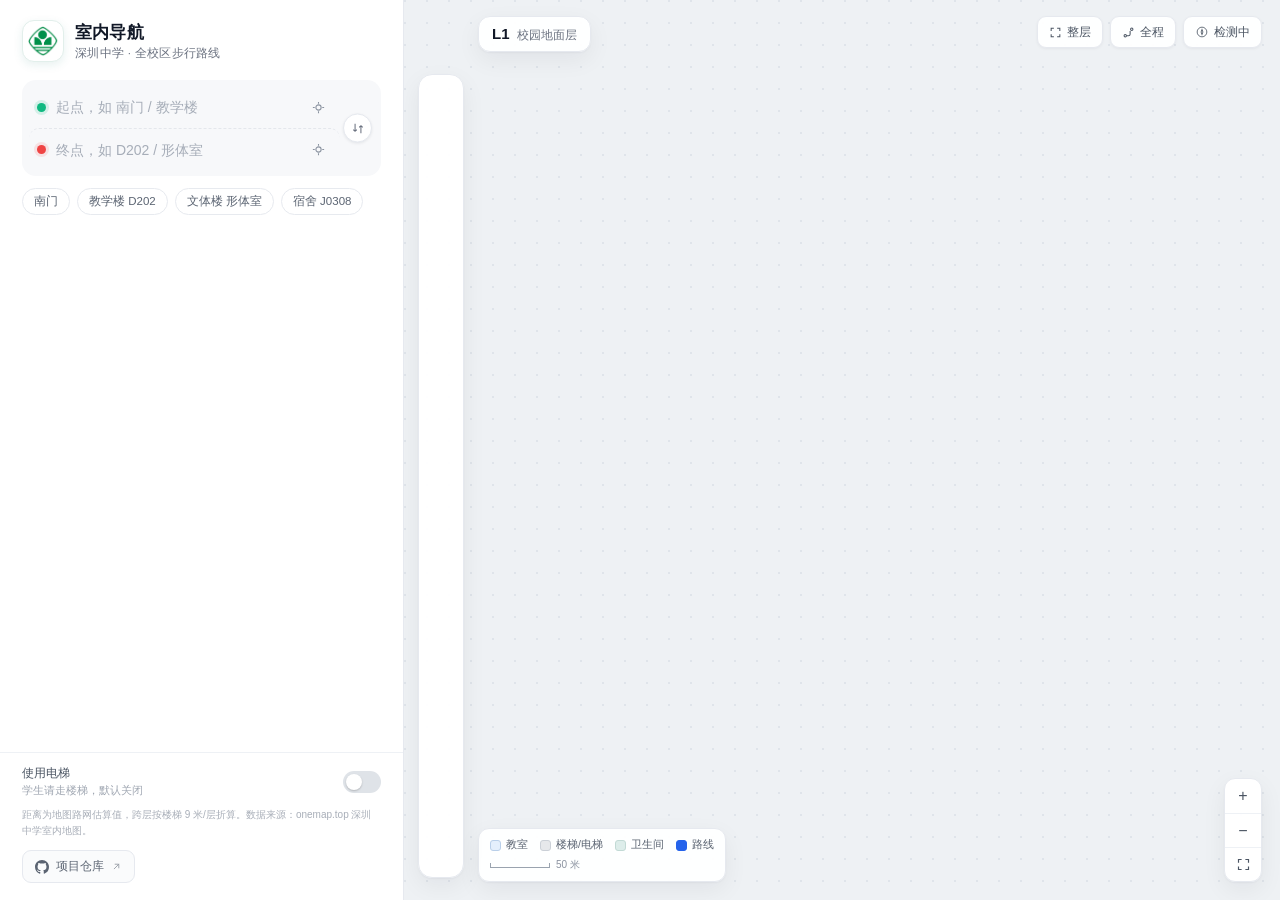
==== commit ace851b9: "docs: 仓库迁移后统一更新链接 GitHub 账号改名，仓库迁至 Anat0le7204/SMS_Navigator，旧 Pages 地址 （zhangdongzai.github.io）已返回 " ====
--- a/src/index.html
+++ b/src/index.html
@@ -72,7 +72,7 @@
         <button class="toggle" id="liftToggle" role="switch" aria-checked="false" aria-label="使用电梯"></button>
       </div>
       <p class="note">距离为地图路网估算值，跨层按楼梯 9 米/层折算。数据来源：onemap.top 深圳中学室内地图。</p>
-      <a class="repo-link" href="https://github.com/ZhangDongzai/SMS_Navigator" target="_blank" rel="noopener noreferrer" title="在 GitHub 上查看项目仓库">
+      <a class="repo-link" href="https://github.com/Anat0le7204/SMS_Navigator" target="_blank" rel="noopener noreferrer" title="在 GitHub 上查看项目仓库">
         <svg viewBox="0 0 16 16" width="14" height="14" fill="currentColor" aria-hidden="true"><path d="M8 0C3.58 0 0 3.58 0 8c0 3.54 2.29 6.53 5.47 7.59.4.07.55-.17.55-.38 0-.19-.01-.82-.01-1.49-2.01.37-2.53-.49-2.69-.94-.09-.23-.48-.94-.82-1.13-.28-.15-.68-.52-.01-.53.63-.01 1.08.58 1.23.82.72 1.21 1.87.87 2.33.66.07-.52.28-.87.51-1.07-1.78-.2-3.64-.89-3.64-3.95 0-.87.31-1.59.82-2.15-.08-.2-.36-1.02.08-2.12 0 0 .67-.21 2.2.82.64-.18 1.32-.27 2-.27.68 0 1.36.09 2 .27 1.53-1.04 2.2-.82 2.2-.82.44 1.1.16 1.92.08 2.12.51.56.82 1.27.82 2.15 0 3.07-1.87 3.75-3.65 3.95.29.25.54.73.54 1.48 0 1.07-.01 1.93-.01 2.2 0 .21.15.46.55.38A8.012 8.012 0 0 0 16 8c0-4.42-3.58-8-8-8z"/></svg>
         <span>项目仓库</span>
         <svg class="ext" viewBox="0 0 24 24" width="11" height="11" fill="none" stroke="currentColor" stroke-width="2" stroke-linecap="round" stroke-linejoin="round" aria-hidden="true"><path d="M7 17 17 7M9 7h8v8"/></svg>
--- a/src/styles/map.css
+++ b/src/styles/map.css
@@ -4,6 +4,11 @@
     radial-gradient(circle at 1px 1px, #dfe4ea 1px, transparent 0) 0 0/22px 22px,
     #eef1f4}
 #map{width:100%;height:100%;display:block;cursor:grab;touch-action:none}
+/* 地图是画布式交互区：SVG 房间标注默认可被选中，点击/拖拽/双击会拉起原生选区。
+   这里连同浮层（楼层标题、图例、比例尺）一起去掉可选中性，鼠标交互只走地图逻辑。 */
+.map-wrap,.map-wrap *{-webkit-user-select:none;-moz-user-select:none;user-select:none}
+/* 拖拽地图期间锁定整页选区：指针移出地图后也不会把侧栏文字带入选区 */
+body.map-dragging,body.map-dragging *{-webkit-user-select:none;-moz-user-select:none;user-select:none}
 #floorLayer path{vector-effect:non-scaling-stroke}
 #map.picking{cursor:crosshair}
 #map.dragging{cursor:grabbing}
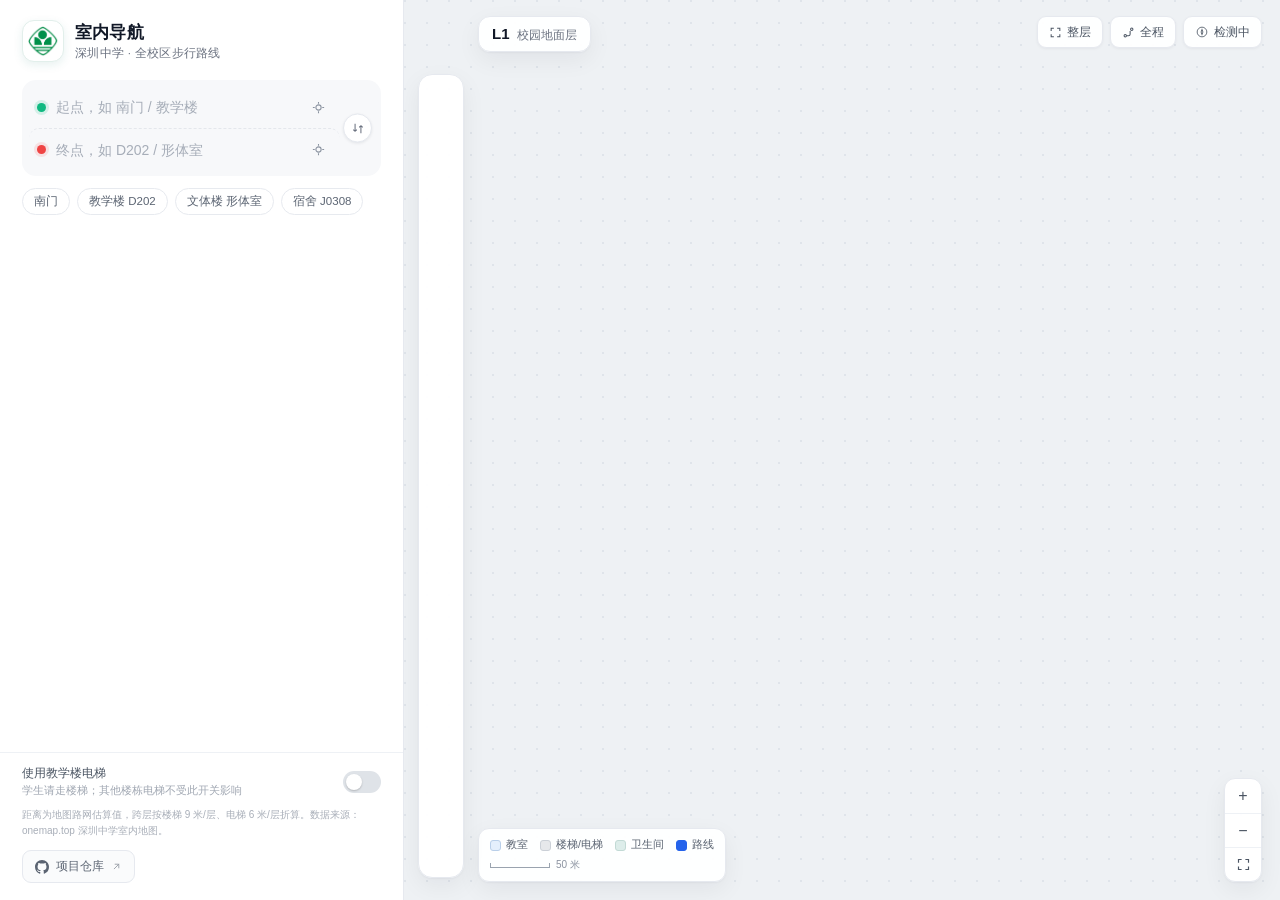
==== commit db2a2338: "feat: 「使用电梯」改为「使用教学楼电梯」 只有教学楼电梯禁止学生使用，开关不应屏蔽其他楼栋电梯。  - 开关语义收窄：关闭时仅屏蔽 building=教学楼 的电梯边（IS_TEACHING_L" ====
--- a/src/index.html
+++ b/src/index.html
@@ -66,12 +66,12 @@
 
     <div class="panel-foot">
       <div class="switch-row">
-        <label>使用电梯
-          <em>学生请走楼梯，默认关闭</em>
+        <label>使用教学楼电梯
+          <em>学生请走楼梯；其他楼栋电梯不受此开关影响</em>
         </label>
-        <button class="toggle" id="liftToggle" role="switch" aria-checked="false" aria-label="使用电梯"></button>
-      </div>
-      <p class="note">距离为地图路网估算值，跨层按楼梯 9 米/层折算。数据来源：onemap.top 深圳中学室内地图。</p>
+        <button class="toggle" id="teachingLiftToggle" role="switch" aria-checked="false" aria-label="使用教学楼电梯"></button>
+      </div>
+      <p class="note">距离为地图路网估算值，跨层按楼梯 9 米/层、电梯 6 米/层折算。数据来源：onemap.top 深圳中学室内地图。</p>
       <a class="repo-link" href="https://github.com/Anat0le7204/SMS_Navigator" target="_blank" rel="noopener noreferrer" title="在 GitHub 上查看项目仓库">
         <svg viewBox="0 0 16 16" width="14" height="14" fill="currentColor" aria-hidden="true"><path d="M8 0C3.58 0 0 3.58 0 8c0 3.54 2.29 6.53 5.47 7.59.4.07.55-.17.55-.38 0-.19-.01-.82-.01-1.49-2.01.37-2.53-.49-2.69-.94-.09-.23-.48-.94-.82-1.13-.28-.15-.68-.52-.01-.53.63-.01 1.08.58 1.23.82.72 1.21 1.87.87 2.33.66.07-.52.28-.87.51-1.07-1.78-.2-3.64-.89-3.64-3.95 0-.87.31-1.59.82-2.15-.08-.2-.36-1.02.08-2.12 0 0 .67-.21 2.2.82.64-.18 1.32-.27 2-.27.68 0 1.36.09 2 .27 1.53-1.04 2.2-.82 2.2-.82.44 1.1.16 1.92.08 2.12.51.56.82 1.27.82 2.15 0 3.07-1.87 3.75-3.65 3.95.29.25.54.73.54 1.48 0 1.07-.01 1.93-.01 2.2 0 .21.15.46.55.38A8.012 8.012 0 0 0 16 8c0-4.42-3.58-8-8-8z"/></svg>
         <span>项目仓库</span>
